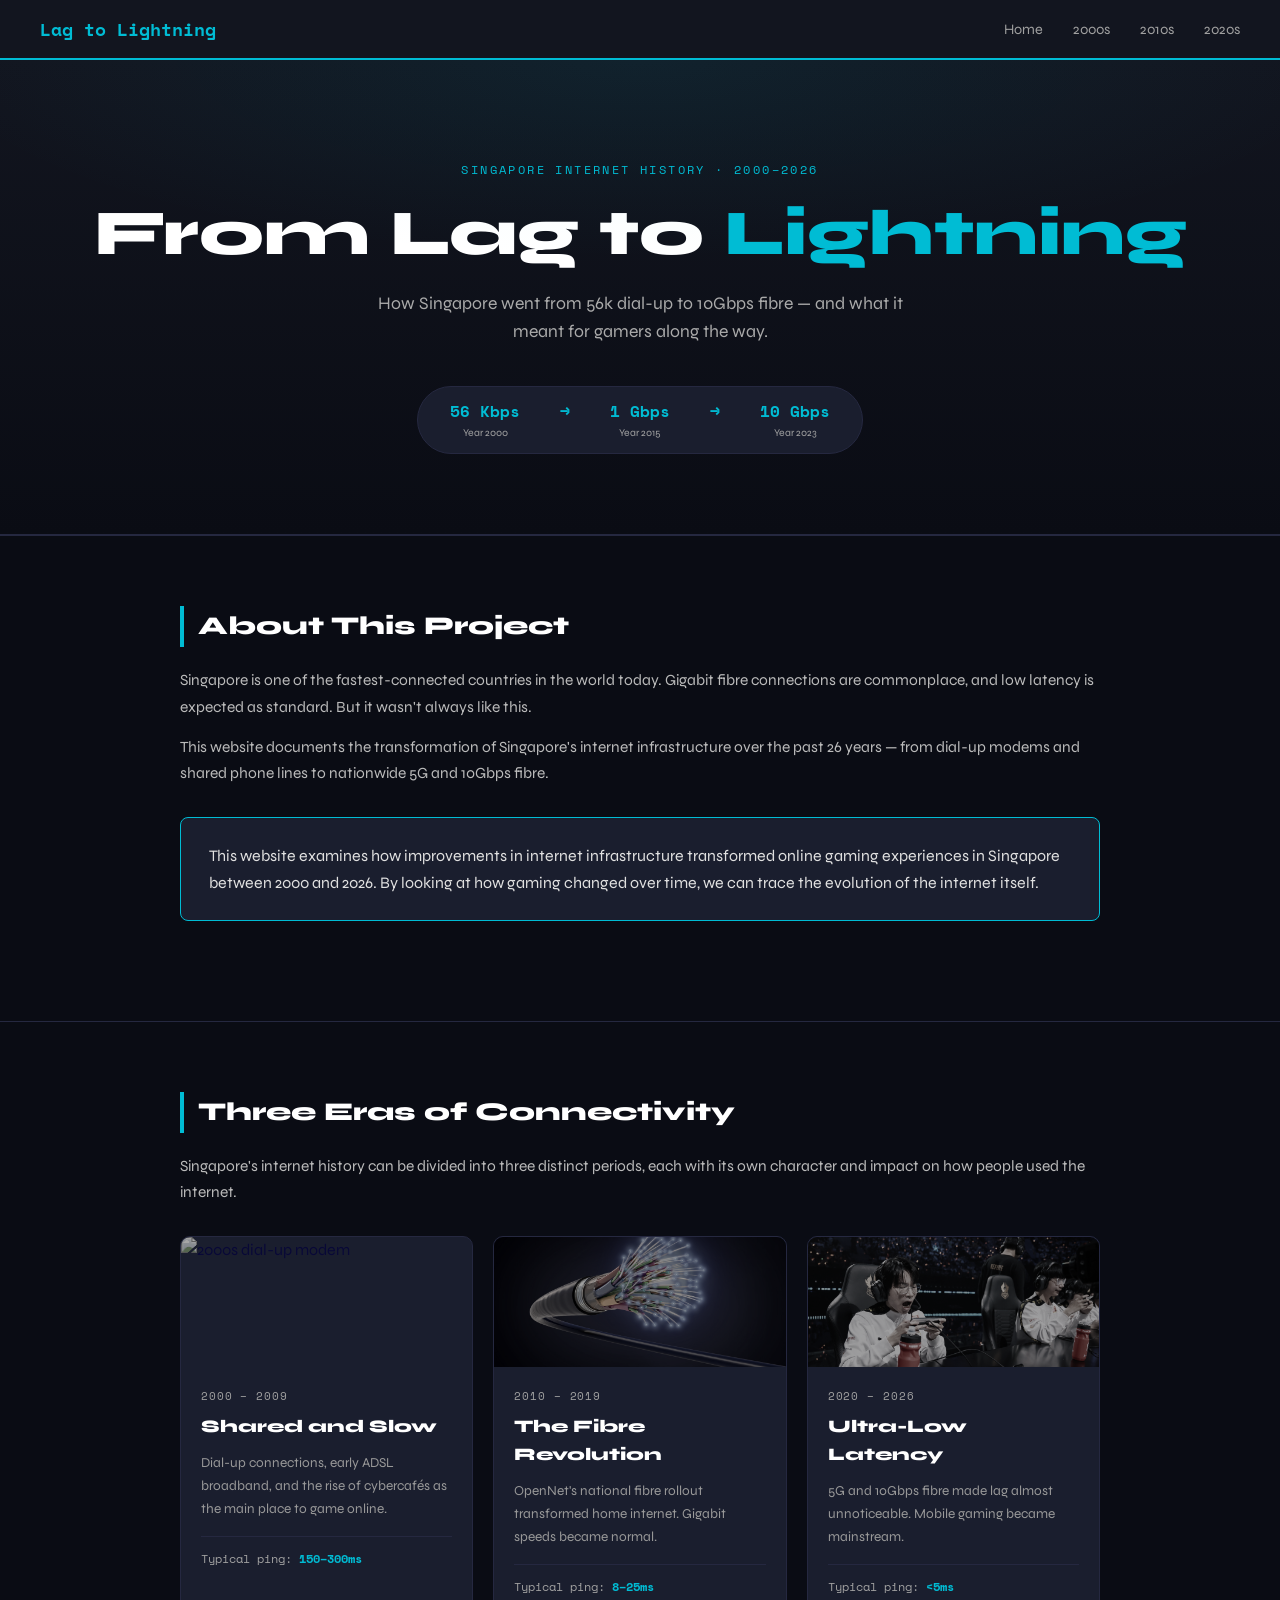
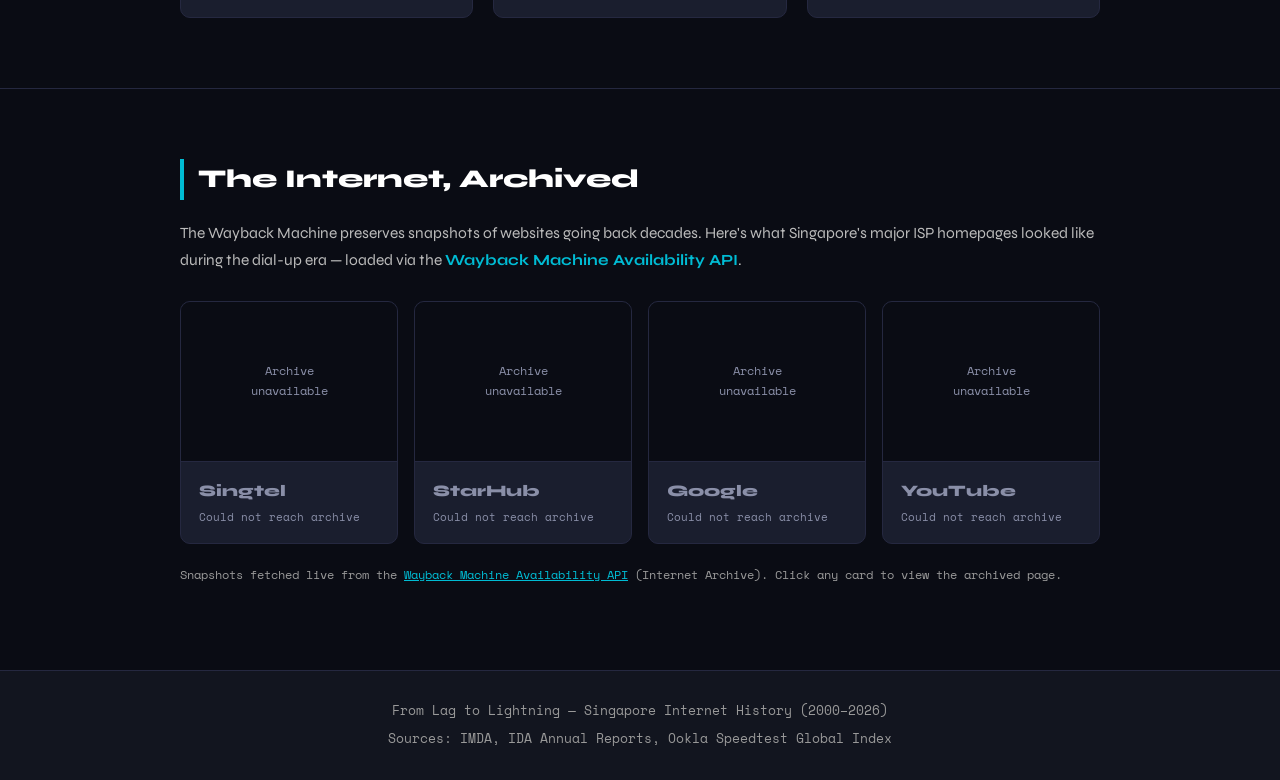
==== index.html @ 8155814d "Fix accessibility issues and add Wayback Machine iframe previews" ====
<!DOCTYPE html>
<html lang="en">
<head>
  <meta charset="UTF-8">
  <meta name="viewport" content="width=device-width, initial-scale=1.0">
  <meta name="description" content="A look at the history of Singapore's internet infrastructure and online gaming from 2000 to 2026.">
  <title>From Lag to Lightning | Singapore Internet History</title>

  <!-- Preconnect makes fonts load faster and reduces layout shift -->
  <link rel="preconnect" href="https://fonts.googleapis.com">
  <link rel="preconnect" href="https://fonts.gstatic.com" crossorigin>
  <link href="https://fonts.googleapis.com/css2?family=Space+Mono:wght@400;700&family=Syne:wght@400;700;800&display=swap" rel="stylesheet">

  <style>
    /* The homepage has its own inline styles because it doesn't use style.css */

    :root {
      --bg:       #0a0c14; --surface:  #12151f; --surface2: #1a1e2e; --border:   #252840;
      --accent:   #00bcd4; --accent2:  #ff6b35; --text:     #e0e0e0; --muted:    #a0a0a0;
    }

    * { margin: 0; padding: 0; box-sizing: border-box; }

    body {
      font-family: 'Syne', sans-serif;
      background: var(--bg);
      color: var(--text);
      line-height: 1.6;
    }

    /* Nav */
    nav {
      background: var(--surface);
      padding: 15px 40px;
      display: flex;
      justify-content: space-between;
      align-items: center;
      border-bottom: 2px solid var(--accent);
      position: sticky;
      top: 0;
      z-index: 100;
    }
    nav .logo { font-family: 'Space Mono', monospace; color: var(--accent); font-size: 1.1rem; font-weight: 800; }
    nav ul { list-style: none; display: flex; gap: 30px; }
    nav a { color: var(--muted); text-decoration: none; font-size: 0.9rem; transition: color 0.2s; }
    nav a:hover { color: var(--accent); }

    /* Hero banner */
    #hero {
      text-align: center;
      padding: 100px 40px 80px;
      background: linear-gradient(180deg, var(--surface), var(--bg));
      border-bottom: 1px solid var(--border);
      position: relative;
      overflow: hidden;
    }
    #hero::before {
      content: '';
      position: absolute;
      inset: 0;
      background: radial-gradient(ellipse 80% 60% at 50% 0%, rgba(0, 188, 212, 0.08), transparent 70%);
      pointer-events: none;
    }
    .hero-label {
      font-size: 0.75rem;
      color: var(--accent);
      letter-spacing: 0.2em;
      text-transform: uppercase;
      font-family: 'Space Mono', monospace;
      margin-bottom: 20px;
      display: block;
    }
    #hero h1 { font-size: 4rem; font-weight: 800; color: #fff; margin-bottom: 20px; line-height: 1.1; }
    #hero h1 span { color: var(--accent); }
    #hero p { font-size: 1.1rem; color: #aaa; max-width: 560px; margin: 0 auto 40px; }

    /* Speed counter bar in the hero */
    .speed-bar {
      display: inline-flex;
      gap: 40px;
      background: var(--surface2);
      border: 1px solid var(--border);
      border-radius: 50px;
      padding: 12px 32px;
    }
    .speed-item { text-align: center; }
    .speed-val { font-size: 1rem; font-weight: 800; color: var(--accent); font-family: 'Space Mono', monospace; }
    .speed-lbl { font-size: 0.65rem; color: var(--muted); }

    /* General section styles */
    hr { border: none; border-top: 1px solid var(--border); }
    section { padding: 70px 40px; max-width: 1000px; margin: 0 auto; }
    section h2 { font-size: 1.6rem; font-weight: 800; margin-bottom: 20px; color: #fff; border-left: 4px solid var(--accent); padding-left: 14px; }
    section p { color: #bbb; margin-bottom: 14px; font-size: 0.97rem; line-height: 1.7; }

    /* Highlighted thesis box */
    .thesis-box {
      background: var(--surface2);
      border: 1px solid var(--accent);
      border-radius: 8px;
      padding: 24px 28px;
      margin: 30px 0;
    }
    .thesis-box p { color: var(--text); font-size: 1rem; margin: 0; }

    /* Three era cards */
    .era-cards {
      display: grid;
      grid-template-columns: repeat(3, 1fr);
      gap: 20px;
      margin-top: 30px;
    }
    .era-card {
      background: var(--surface2);
      border: 1px solid var(--border);
      border-radius: 10px;
      text-decoration: none;
      display: block;
      overflow: hidden;
      transition: border-color 0.25s, transform 0.25s, box-shadow 0.25s;
    }
    .era-card:hover {
      border-color: var(--accent);
      transform: translateY(-4px);
      box-shadow: 0 12px 30px rgba(0, 188, 212, 0.15);
    }
    .era-card-image {
      width: 100%;
      height: 130px;
      object-fit: cover;
      display: block;
      filter: saturate(0.3) brightness(0.65);
      transition: filter 0.3s;
    }
    .era-card:hover .era-card-image { filter: saturate(0.7) brightness(0.8); }
    .era-card-body { padding: 20px; }
    .era-label { font-size: 0.7rem; color: var(--muted); margin-bottom: 8px; text-transform: uppercase; letter-spacing: 0.08em; font-family: 'Space Mono', monospace; display: block; }
    .era-card h3 { font-size: 1.1rem; font-weight: 800; color: #fff; margin-bottom: 10px; }
    .era-card p { font-size: 0.85rem; color: #999; margin: 0 0 16px; }
    .ping-info { font-size: 0.78rem; color: var(--muted); border-top: 1px solid var(--border); padding-top: 12px; font-family: 'Space Mono', monospace; }
    .ping-info span { color: var(--accent); font-weight: 700; }

    /* Wayback Machine cards */
    .wayback-grid {
      display: grid;
      grid-template-columns: repeat(4, 1fr);
      gap: 16px;
      margin: 28px 0 20px;
    }
    .wayback-card {
      background: var(--surface2);
      border: 1px solid var(--border);
      border-radius: 10px;
      overflow: hidden;
      display: flex;
      flex-direction: column;
      transition: border-color 0.2s, transform 0.2s, box-shadow 0.2s;
    }
    .wayback-card.loading {
      min-height: 200px;
      align-items: center;
      justify-content: center;
      gap: 8px;
      padding: 22px 18px;
    }
    .wayback-card.found { border-color: rgba(0, 188, 212, 0.4); }
    .wayback-card.found:hover { border-color: var(--accent); transform: translateY(-3px); box-shadow: 0 10px 28px rgba(0, 188, 212, 0.15); }
    /* not-found: use explicit subdued colours instead of opacity so contrast ratios are preserved */
    .wayback-card.not-found { border-color: var(--border); }
    .wayback-card.not-found .wb-site { color: #8a8fa8; }
    .wayback-card.not-found .wb-url  { color: #8a8fa8; }
    .wayback-card.not-found .wb-miss { color: #8a8fa8; }

    /* iframe preview area — sits at the top of each found card */
    .wb-preview {
      position: relative;
      width: 100%;
      height: 160px;
      background: #fff;
      overflow: hidden;
      border-bottom: 1px solid var(--border);
      flex-shrink: 0;
    }
    /* Scale the iframe down so the full page fits in the small preview window.
       The iframe is 4x the container size, then scaled back by 0.25. */
    .wb-preview iframe {
      width: 400%;
      height: 400%;
      transform: scale(0.25);
      transform-origin: top left;
      border: none;
      /* pointer-events off so clicks pass through to the card link below */
      pointer-events: none;
    }
    /* Thin overlay to block any stray pointer events from the iframe */
    .wb-preview-overlay {
      position: absolute;
      inset: 0;
    }
    /* No-snapshot placeholder zone — same height as the iframe preview */
    .wb-no-preview {
      height: 160px;
      background: var(--bg);
      border-bottom: 1px solid var(--border);
      display: flex;
      align-items: center;
      justify-content: center;
      flex-shrink: 0;
    }
    .wb-no-preview-text {
      font-family: 'Space Mono', monospace;
      font-size: 0.72rem;
      color: #8a8fa8;
      text-align: center;
      line-height: 1.8;
    }

    /* Card info section below the preview */
    .wb-info {
      padding: 16px 18px 18px;
      display: flex;
      flex-direction: column;
      gap: 4px;
      flex: 1;
    }

    /* Loading spinner */
    .wb-spinner {
      width: 24px;
      height: 24px;
      border: 2px solid var(--border);
      border-top-color: var(--accent);
      border-radius: 50%;
      animation: spin 0.8s linear infinite;
    }
    @keyframes spin { to { transform: rotate(360deg); } }

    .wb-era-badge { font-family: 'Space Mono', monospace; font-size: 0.7rem; color: var(--bg); background: var(--accent); border-radius: 4px; padding: 2px 8px; width: fit-content; font-weight: 700; margin-bottom: 4px; }
    .wb-site { font-size: 1rem; font-weight: 800; color: #fff; }
    .wb-url { font-family: 'Space Mono', monospace; font-size: 0.7rem; color: var(--muted); }
    .wb-date { font-size: 0.75rem; color: #888; }
    .wb-status { font-family: 'Space Mono', monospace; font-size: 0.7rem; color: var(--muted); }
    .wb-miss { color: #999; }
    .wb-link {
      display: inline-block;
      margin-top: 10px;
      padding: 8px 12px;
      background: rgba(0, 188, 212, 0.1);
      border: 1px solid rgba(0, 188, 212, 0.35);
      border-radius: 6px;
      color: var(--accent);
      font-family: 'Space Mono', monospace;
      font-size: 0.7rem;
      text-decoration: none;
      transition: background 0.2s;
    }
    .wb-link:hover { background: rgba(0, 188, 212, 0.2); }
    .wayback-note { font-size: 0.78rem; color: #999; font-family: 'Space Mono', monospace; }
    .wayback-note a { color: var(--accent); }
    /* Accent-coloured inline text */
    .accent-text { color: var(--accent); }

    footer {
      background: var(--surface);
      border-top: 1px solid var(--border);
      text-align: center;
      padding: 30px 40px;
      font-family: 'Space Mono', monospace;
      font-size: 0.8rem;
      color: #999;
    }
    .footer-sources { margin-top: 8px; }

    @media (max-width: 768px) {
      .era-cards { grid-template-columns: 1fr; }
      .wayback-grid { grid-template-columns: repeat(2, 1fr); }
      #hero h1 { font-size: 2.5rem; }
      .speed-bar { gap: 20px; }
    }
  </style>
</head>

<body>


  <nav aria-label="Main navigation">
    <div class="logo">Lag to Lightning</div>
    <ul>
      <li><a href="index.html">Home</a></li>
      <li><a href="2000s.html">2000s</a></li>
      <li><a href="2010s.html">2010s</a></li>
      <li><a href="2020s.html">2020s</a></li>
    </ul>
  </nav>

  <main id="main-content">

    <!-- Hero banner -->
    <div id="hero">
      <span class="hero-label">Singapore Internet History · 2000–2026</span>
      <h1>From Lag to <span>Lightning</span></h1>
      <p>How Singapore went from 56k dial-up to 10Gbps fibre — and what it meant for gamers along the way.</p>
      <div class="speed-bar">
        <div class="speed-item">
          <div class="speed-val">56 Kbps</div>
          <div class="speed-lbl">Year 2000</div>
        </div>
        <div class="speed-item">
          <div class="speed-val">→</div>
          <div class="speed-lbl"></div>
        </div>
        <div class="speed-item">
          <div class="speed-val">1 Gbps</div>
          <div class="speed-lbl">Year 2015</div>
        </div>
        <div class="speed-item">
          <div class="speed-val">→</div>
          <div class="speed-lbl"></div>
        </div>
        <div class="speed-item">
          <div class="speed-val">10 Gbps</div>
          <div class="speed-lbl">Year 2023</div>
        </div>
      </div>
    </div>

    <hr>

    <!-- About section -->
    <section>
      <h2>About This Project</h2>
      <p>Singapore is one of the fastest-connected countries in the world today. Gigabit fibre connections are commonplace, and low latency is expected as standard. But it wasn't always like this.</p>
      <p>This website documents the transformation of Singapore's internet infrastructure over the past 26 years — from dial-up modems and shared phone lines to nationwide 5G and 10Gbps fibre.</p>
      <div class="thesis-box">
        <p>This website examines how improvements in internet infrastructure transformed online gaming experiences in Singapore between 2000 and 2026. By looking at how gaming changed over time, we can trace the evolution of the internet itself.</p>
      </div>
    </section>

    <hr>

    <!-- Era cards -->
    <section>
      <h2>Three Eras of Connectivity</h2>
      <p>Singapore's internet history can be divided into three distinct periods, each with its own character and impact on how people used the internet.</p>

      <div class="era-cards">
        <a href="2000s.html" class="era-card">
          <img class="era-card-image" src="images/modem.png" alt="2000s dial-up modem">
          <div class="era-card-body">
            <span class="era-label">2000 – 2009</span>
            <h3>Shared and Slow</h3>
            <p>Dial-up connections, early ADSL broadband, and the rise of cybercafés as the main place to game online.</p>
            <div class="ping-info">Typical ping: <span>150–300ms</span></div>
          </div>
        </a>

        <a href="2010s.html" class="era-card">
          <img class="era-card-image" src="images/fibre-optic.jpg" alt="Fibre optic cable">
          <div class="era-card-body">
            <span class="era-label">2010 – 2019</span>
            <h3>The Fibre Revolution</h3>
            <p>OpenNet's national fibre rollout transformed home internet. Gigabit speeds became normal.</p>
            <div class="ping-info">Typical ping: <span>8–25ms</span></div>
          </div>
        </a>

        <a href="2020s.html" class="era-card">
          <img class="era-card-image" src="images/mobile-gaming.jpg" alt="5G mobile gaming">
          <div class="era-card-body">
            <span class="era-label">2020 – 2026</span>
            <h3>Ultra-Low Latency</h3>
            <p>5G and 10Gbps fibre made lag almost unnoticeable. Mobile gaming became mainstream.</p>
            <div class="ping-info">Typical ping: <span>&lt;5ms</span></div>
          </div>
        </a>
      </div>
    </section>

    <hr>

    <!-- Wayback Machine section -->
    <section>
      <h2>The Internet, Archived</h2>
      <p>The Wayback Machine preserves snapshots of websites going back decades. Here's what Singapore's major ISP homepages looked like during the dial-up era — loaded via the <strong class="accent-text">Wayback Machine Availability API</strong>.</p>

      <div class="wayback-grid" id="wayback-grid">
        <div class="wayback-card loading" id="wb-singtel">
          <div class="wb-spinner"></div>
          <div class="wb-site">singtel.com</div>
          <div class="wb-status">Checking archive…</div>
        </div>
        <div class="wayback-card loading" id="wb-starhub">
          <div class="wb-spinner"></div>
          <div class="wb-site">starhub.com</div>
          <div class="wb-status">Checking archive…</div>
        </div>
        <div class="wayback-card loading" id="wb-google">
          <div class="wb-spinner"></div>
          <div class="wb-site">google.com</div>
          <div class="wb-status">Checking archive…</div>
        </div>
        <div class="wayback-card loading" id="wb-youtube">
          <div class="wb-spinner"></div>
          <div class="wb-site">youtube.com</div>
          <div class="wb-status">Checking archive…</div>
        </div>
      </div>

      <p class="wayback-note">
        Snapshots fetched live from the
        <a href="https://archive.org/help/wayback_api.php" target="_blank" rel="noopener">Wayback Machine Availability API</a>
        (Internet Archive). Click any card to view the archived page.
      </p>
    </section>

  </main>

  <footer>
    <p>From Lag to Lightning — Singapore Internet History (2000–2026)</p>
    <p class="footer-sources">Sources: IMDA, IDA Annual Reports, Ookla Speedtest Global Index</p>
  </footer>

  <script>
  // Wayback Machine Availability API
  // Docs: https://archive.org/help/wayback_api.php
  // I give each site a timestamp (YYYYMMDDHHmmss) and the API finds the closest snapshot

  var SITES = [
    { id: 'wb-singtel', url: 'www.singtel.com',  label: 'Singtel',  timestamp: '19961001120000' },
    { id: 'wb-starhub', url: 'www.starhub.com',  label: 'StarHub',  timestamp: '20010201120000' },
    { id: 'wb-google',  url: 'www.google.com',   label: 'Google',   timestamp: '19990221120000' },
    { id: 'wb-youtube', url: 'www.youtube.com',  label: 'YouTube',  timestamp: '20050831120000' }
  ];

  // Loop through each site and fetch its archived snapshot
  for (var i = 0; i < SITES.length; i++) {
    fetchSnapshot(SITES[i]);
  }

  function fetchSnapshot(site) {
    var apiUrl = 'https://archive.org/wayback/available?url=' + site.url + '&timestamp=' + site.timestamp;

    fetch(apiUrl)
      .then(function(response) {
        return response.json();
      })
      .then(function(data) {
        var card = document.getElementById(site.id);
        card.classList.remove('loading');

        var snapshot = data.archived_snapshots && data.archived_snapshots.closest;

        if (snapshot && snapshot.available) {
          // Format the date from YYYYMMDDHHmmss to DD / MM / YYYY
          var ts   = snapshot.timestamp;
          var year = ts.slice(0, 4);
          var date = ts.slice(6, 8) + ' / ' + ts.slice(4, 6) + ' / ' + year;

          // The 'if_' flag tells the Wayback Machine to skip its own toolbar,
          // giving a cleaner preview inside the iframe
          var iframeUrl = 'https://web.archive.org/web/' + ts + 'if_/' + site.url;

          card.classList.add('found');
          card.innerHTML =
            // Archived page preview at the top of the card
            '<div class="wb-preview">' +
              '<iframe src="' + iframeUrl + '" ' +
                      'title="Archived ' + site.label + ' homepage from ' + year + '" ' +
                      'loading="lazy" ' +
                      'sandbox="allow-scripts allow-same-origin">' +
              '</iframe>' +
              // Transparent overlay stops the iframe capturing pointer events
              '<div class="wb-preview-overlay" aria-hidden="true"></div>' +
            '</div>' +
            // Site name and snapshot date below the preview
            '<div class="wb-info">' +
              '<div class="wb-era-badge">' + year + '</div>' +
              '<div class="wb-site">'      + site.label + '</div>' +
              '<div class="wb-date">Snapshot: ' + date + '</div>' +
              '<a class="wb-link" href="' + snapshot.url + '" target="_blank" rel="noopener" ' +
                 'aria-label="View ' + site.label + ' archived page from ' + year + '">' +
                'View archived page →' +
              '</a>' +
            '</div>';
        } else {
          card.classList.add('not-found');
          card.innerHTML =
            '<div class="wb-no-preview">' +
              '<div class="wb-no-preview-text">No snapshot<br>found for<br>this period</div>' +
            '</div>' +
            '<div class="wb-info">' +
              '<div class="wb-site">' + site.label + '</div>' +
              '<div class="wb-url">'  + site.url   + '</div>' +
              '<div class="wb-status wb-miss">No archived page available</div>' +
            '</div>';
        }
      })
      .catch(function() {
        var card = document.getElementById(site.id);
        card.classList.remove('loading');
        card.classList.add('not-found');
        card.innerHTML =
          '<div class="wb-no-preview">' +
            '<div class="wb-no-preview-text">Archive<br>unavailable</div>' +
          '</div>' +
          '<div class="wb-info">' +
            '<div class="wb-site">' + site.label + '</div>' +
            '<div class="wb-status wb-miss">Could not reach archive</div>' +
          '</div>';
      });
  }
  </script>

</body>
</html>
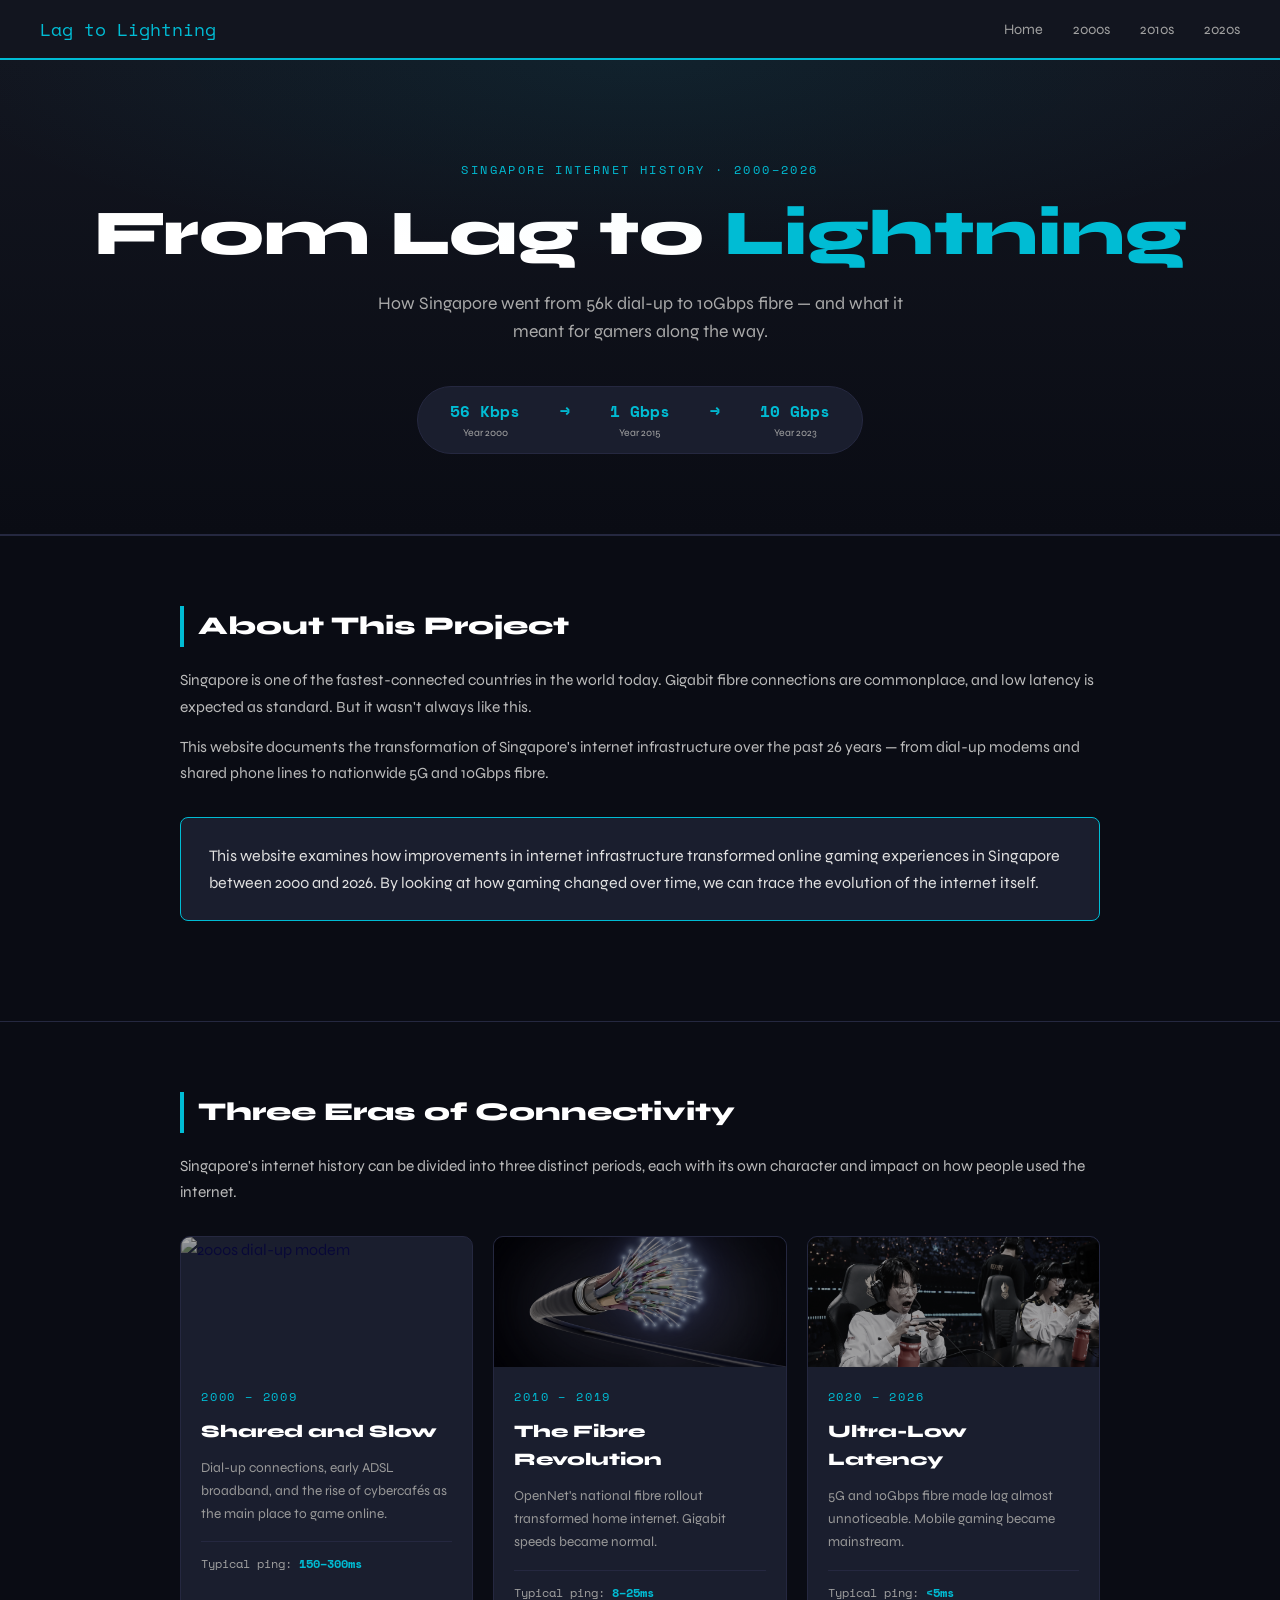
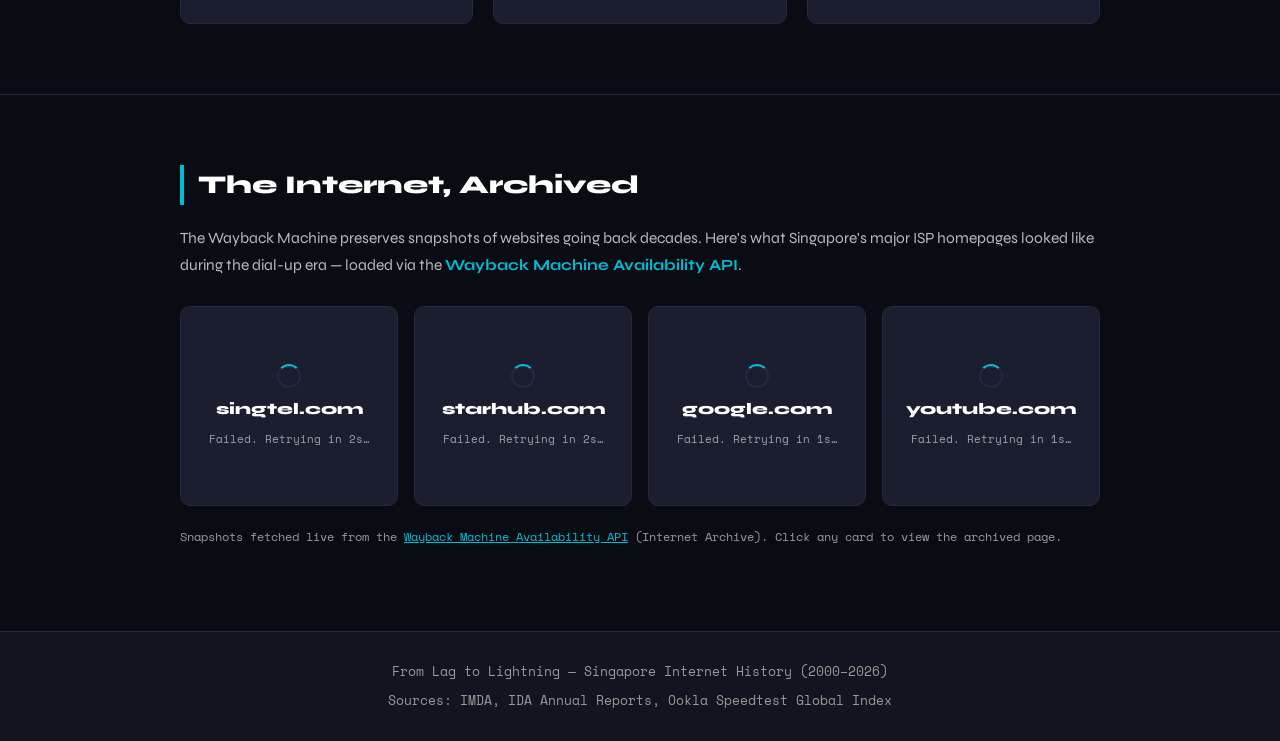
==== commit 514820c3: "updated website" ====
--- a/index.html
+++ b/index.html
@@ -11,278 +11,12 @@
   <link rel="preconnect" href="https://fonts.gstatic.com" crossorigin>
   <link href="https://fonts.googleapis.com/css2?family=Space+Mono:wght@400;700&family=Syne:wght@400;700;800&display=swap" rel="stylesheet">
 
-  <style>
-    /* The homepage has its own inline styles because it doesn't use style.css */
-
-    :root {
-      --bg:       #0a0c14; --surface:  #12151f; --surface2: #1a1e2e; --border:   #252840;
-      --accent:   #00bcd4; --accent2:  #ff6b35; --text:     #e0e0e0; --muted:    #a0a0a0;
-    }
-
-    * { margin: 0; padding: 0; box-sizing: border-box; }
-
-    body {
-      font-family: 'Syne', sans-serif;
-      background: var(--bg);
-      color: var(--text);
-      line-height: 1.6;
-    }
-
-    /* Nav */
-    nav {
-      background: var(--surface);
-      padding: 15px 40px;
-      display: flex;
-      justify-content: space-between;
-      align-items: center;
-      border-bottom: 2px solid var(--accent);
-      position: sticky;
-      top: 0;
-      z-index: 100;
-    }
-    nav .logo { font-family: 'Space Mono', monospace; color: var(--accent); font-size: 1.1rem; font-weight: 800; }
-    nav ul { list-style: none; display: flex; gap: 30px; }
-    nav a { color: var(--muted); text-decoration: none; font-size: 0.9rem; transition: color 0.2s; }
-    nav a:hover { color: var(--accent); }
-
-    /* Hero banner */
-    #hero {
-      text-align: center;
-      padding: 100px 40px 80px;
-      background: linear-gradient(180deg, var(--surface), var(--bg));
-      border-bottom: 1px solid var(--border);
-      position: relative;
-      overflow: hidden;
-    }
-    #hero::before {
-      content: '';
-      position: absolute;
-      inset: 0;
-      background: radial-gradient(ellipse 80% 60% at 50% 0%, rgba(0, 188, 212, 0.08), transparent 70%);
-      pointer-events: none;
-    }
-    .hero-label {
-      font-size: 0.75rem;
-      color: var(--accent);
-      letter-spacing: 0.2em;
-      text-transform: uppercase;
-      font-family: 'Space Mono', monospace;
-      margin-bottom: 20px;
-      display: block;
-    }
-    #hero h1 { font-size: 4rem; font-weight: 800; color: #fff; margin-bottom: 20px; line-height: 1.1; }
-    #hero h1 span { color: var(--accent); }
-    #hero p { font-size: 1.1rem; color: #aaa; max-width: 560px; margin: 0 auto 40px; }
-
-    /* Speed counter bar in the hero */
-    .speed-bar {
-      display: inline-flex;
-      gap: 40px;
-      background: var(--surface2);
-      border: 1px solid var(--border);
-      border-radius: 50px;
-      padding: 12px 32px;
-    }
-    .speed-item { text-align: center; }
-    .speed-val { font-size: 1rem; font-weight: 800; color: var(--accent); font-family: 'Space Mono', monospace; }
-    .speed-lbl { font-size: 0.65rem; color: var(--muted); }
-
-    /* General section styles */
-    hr { border: none; border-top: 1px solid var(--border); }
-    section { padding: 70px 40px; max-width: 1000px; margin: 0 auto; }
-    section h2 { font-size: 1.6rem; font-weight: 800; margin-bottom: 20px; color: #fff; border-left: 4px solid var(--accent); padding-left: 14px; }
-    section p { color: #bbb; margin-bottom: 14px; font-size: 0.97rem; line-height: 1.7; }
-
-    /* Highlighted thesis box */
-    .thesis-box {
-      background: var(--surface2);
-      border: 1px solid var(--accent);
-      border-radius: 8px;
-      padding: 24px 28px;
-      margin: 30px 0;
-    }
-    .thesis-box p { color: var(--text); font-size: 1rem; margin: 0; }
-
-    /* Three era cards */
-    .era-cards {
-      display: grid;
-      grid-template-columns: repeat(3, 1fr);
-      gap: 20px;
-      margin-top: 30px;
-    }
-    .era-card {
-      background: var(--surface2);
-      border: 1px solid var(--border);
-      border-radius: 10px;
-      text-decoration: none;
-      display: block;
-      overflow: hidden;
-      transition: border-color 0.25s, transform 0.25s, box-shadow 0.25s;
-    }
-    .era-card:hover {
-      border-color: var(--accent);
-      transform: translateY(-4px);
-      box-shadow: 0 12px 30px rgba(0, 188, 212, 0.15);
-    }
-    .era-card-image {
-      width: 100%;
-      height: 130px;
-      object-fit: cover;
-      display: block;
-      filter: saturate(0.3) brightness(0.65);
-      transition: filter 0.3s;
-    }
-    .era-card:hover .era-card-image { filter: saturate(0.7) brightness(0.8); }
-    .era-card-body { padding: 20px; }
-    .era-label { font-size: 0.7rem; color: var(--muted); margin-bottom: 8px; text-transform: uppercase; letter-spacing: 0.08em; font-family: 'Space Mono', monospace; display: block; }
-    .era-card h3 { font-size: 1.1rem; font-weight: 800; color: #fff; margin-bottom: 10px; }
-    .era-card p { font-size: 0.85rem; color: #999; margin: 0 0 16px; }
-    .ping-info { font-size: 0.78rem; color: var(--muted); border-top: 1px solid var(--border); padding-top: 12px; font-family: 'Space Mono', monospace; }
-    .ping-info span { color: var(--accent); font-weight: 700; }
-
-    /* Wayback Machine cards */
-    .wayback-grid {
-      display: grid;
-      grid-template-columns: repeat(4, 1fr);
-      gap: 16px;
-      margin: 28px 0 20px;
-    }
-    .wayback-card {
-      background: var(--surface2);
-      border: 1px solid var(--border);
-      border-radius: 10px;
-      overflow: hidden;
-      display: flex;
-      flex-direction: column;
-      transition: border-color 0.2s, transform 0.2s, box-shadow 0.2s;
-    }
-    .wayback-card.loading {
-      min-height: 200px;
-      align-items: center;
-      justify-content: center;
-      gap: 8px;
-      padding: 22px 18px;
-    }
-    .wayback-card.found { border-color: rgba(0, 188, 212, 0.4); }
-    .wayback-card.found:hover { border-color: var(--accent); transform: translateY(-3px); box-shadow: 0 10px 28px rgba(0, 188, 212, 0.15); }
-    /* not-found: use explicit subdued colours instead of opacity so contrast ratios are preserved */
-    .wayback-card.not-found { border-color: var(--border); }
-    .wayback-card.not-found .wb-site { color: #8a8fa8; }
-    .wayback-card.not-found .wb-url  { color: #8a8fa8; }
-    .wayback-card.not-found .wb-miss { color: #8a8fa8; }
-
-    /* iframe preview area — sits at the top of each found card */
-    .wb-preview {
-      position: relative;
-      width: 100%;
-      height: 160px;
-      background: #fff;
-      overflow: hidden;
-      border-bottom: 1px solid var(--border);
-      flex-shrink: 0;
-    }
-    /* Scale the iframe down so the full page fits in the small preview window.
-       The iframe is 4x the container size, then scaled back by 0.25. */
-    .wb-preview iframe {
-      width: 400%;
-      height: 400%;
-      transform: scale(0.25);
-      transform-origin: top left;
-      border: none;
-      /* pointer-events off so clicks pass through to the card link below */
-      pointer-events: none;
-    }
-    /* Thin overlay to block any stray pointer events from the iframe */
-    .wb-preview-overlay {
-      position: absolute;
-      inset: 0;
-    }
-    /* No-snapshot placeholder zone — same height as the iframe preview */
-    .wb-no-preview {
-      height: 160px;
-      background: var(--bg);
-      border-bottom: 1px solid var(--border);
-      display: flex;
-      align-items: center;
-      justify-content: center;
-      flex-shrink: 0;
-    }
-    .wb-no-preview-text {
-      font-family: 'Space Mono', monospace;
-      font-size: 0.72rem;
-      color: #8a8fa8;
-      text-align: center;
-      line-height: 1.8;
-    }
-
-    /* Card info section below the preview */
-    .wb-info {
-      padding: 16px 18px 18px;
-      display: flex;
-      flex-direction: column;
-      gap: 4px;
-      flex: 1;
-    }
-
-    /* Loading spinner */
-    .wb-spinner {
-      width: 24px;
-      height: 24px;
-      border: 2px solid var(--border);
-      border-top-color: var(--accent);
-      border-radius: 50%;
-      animation: spin 0.8s linear infinite;
-    }
-    @keyframes spin { to { transform: rotate(360deg); } }
-
-    .wb-era-badge { font-family: 'Space Mono', monospace; font-size: 0.7rem; color: var(--bg); background: var(--accent); border-radius: 4px; padding: 2px 8px; width: fit-content; font-weight: 700; margin-bottom: 4px; }
-    .wb-site { font-size: 1rem; font-weight: 800; color: #fff; }
-    .wb-url { font-family: 'Space Mono', monospace; font-size: 0.7rem; color: var(--muted); }
-    .wb-date { font-size: 0.75rem; color: #888; }
-    .wb-status { font-family: 'Space Mono', monospace; font-size: 0.7rem; color: var(--muted); }
-    .wb-miss { color: #999; }
-    .wb-link {
-      display: inline-block;
-      margin-top: 10px;
-      padding: 8px 12px;
-      background: rgba(0, 188, 212, 0.1);
-      border: 1px solid rgba(0, 188, 212, 0.35);
-      border-radius: 6px;
-      color: var(--accent);
-      font-family: 'Space Mono', monospace;
-      font-size: 0.7rem;
-      text-decoration: none;
-      transition: background 0.2s;
-    }
-    .wb-link:hover { background: rgba(0, 188, 212, 0.2); }
-    .wayback-note { font-size: 0.78rem; color: #999; font-family: 'Space Mono', monospace; }
-    .wayback-note a { color: var(--accent); }
-    /* Accent-coloured inline text */
-    .accent-text { color: var(--accent); }
-
-    footer {
-      background: var(--surface);
-      border-top: 1px solid var(--border);
-      text-align: center;
-      padding: 30px 40px;
-      font-family: 'Space Mono', monospace;
-      font-size: 0.8rem;
-      color: #999;
-    }
-    .footer-sources { margin-top: 8px; }
-
-    @media (max-width: 768px) {
-      .era-cards { grid-template-columns: 1fr; }
-      .wayback-grid { grid-template-columns: repeat(2, 1fr); }
-      #hero h1 { font-size: 2.5rem; }
-      .speed-bar { gap: 20px; }
-    }
-  </style>
+  <link rel="stylesheet" href="style.css">
 </head>
 
 <body>
 
-
+<!-- Navigation -->
   <nav aria-label="Main navigation">
     <div class="logo">Lag to Lightning</div>
     <ul>
@@ -405,7 +139,7 @@
           <div class="wb-status">Checking archive…</div>
         </div>
       </div>
-
+      <!-- Wayback API -->
       <p class="wayback-note">
         Snapshots fetched live from the
         <a href="https://archive.org/help/wayback_api.php" target="_blank" rel="noopener">Wayback Machine Availability API</a>
@@ -423,7 +157,7 @@
   <script>
   // Wayback Machine Availability API
   // Docs: https://archive.org/help/wayback_api.php
-  // I give each site a timestamp (YYYYMMDDHHmmss) and the API finds the closest snapshot
+  // I have chosen each site with a timestamp (YYYYMMDDHHmmss) and the API finds the closest snapshot
 
   var SITES = [
     { id: 'wb-singtel', url: 'www.singtel.com',  label: 'Singtel',  timestamp: '19961001120000' },
@@ -432,47 +166,59 @@
     { id: 'wb-youtube', url: 'www.youtube.com',  label: 'YouTube',  timestamp: '20050831120000' }
   ];
 
-  // Loop through each site and fetch its archived snapshot
+  // Stagger requests 600ms apart — firing all 4 at once triggers rate limiting on archive.org
   for (var i = 0; i < SITES.length; i++) {
-    fetchSnapshot(SITES[i]);
+    (function(site, delay) {
+      setTimeout(function() { fetchWithRetry(site, 0); }, delay);
+    })(SITES[i], i * 600);
   }
 
-  function fetchSnapshot(site) {
-    var apiUrl = 'https://archive.org/wayback/available?url=' + site.url + '&timestamp=' + site.timestamp;
-
-    fetch(apiUrl)
+  // Retry up to 3 times with exponential backoff (1s, 2s, 4s) before giving up.
+  function fetchWithRetry(site, attempt) {
+    var MAX_ATTEMPTS = 4;
+    var card = document.getElementById(site.id);
+
+    // Show which attempt we're on after the first try
+    if (attempt > 0) {
+      var statusEl = card.querySelector('.wb-status');
+      if (statusEl) statusEl.textContent = 'Retrying… (attempt ' + (attempt + 1) + ' of ' + MAX_ATTEMPTS + ')';
+    }
+
+    // try the API directly first, fall back to a CORS proxy if it fails
+    var directUrl = 'https://archive.org/wayback/available?url=' + site.url + '&timestamp=' + site.timestamp;
+    var proxyUrl  = 'https://corsproxy.io/?' + encodeURIComponent(directUrl);
+    var apiUrl    = (attempt > 0) ? proxyUrl : directUrl;
+
+    // 8-second timeout — archive.org sometimes hangs indefinitely without one
+    var controller = new AbortController();
+    var timeoutId  = setTimeout(function() { controller.abort(); }, 8000);
+
+    fetch(apiUrl, { signal: controller.signal })
       .then(function(response) {
+        clearTimeout(timeoutId);
+        if (!response.ok) throw new Error('HTTP ' + response.status);
         return response.json();
       })
       .then(function(data) {
-        var card = document.getElementById(site.id);
         card.classList.remove('loading');
-
         var snapshot = data.archived_snapshots && data.archived_snapshots.closest;
 
         if (snapshot && snapshot.available) {
-          // Format the date from YYYYMMDDHHmmss to DD / MM / YYYY
           var ts   = snapshot.timestamp;
           var year = ts.slice(0, 4);
           var date = ts.slice(6, 8) + ' / ' + ts.slice(4, 6) + ' / ' + year;
-
-          // The 'if_' flag tells the Wayback Machine to skip its own toolbar,
-          // giving a cleaner preview inside the iframe
           var iframeUrl = 'https://web.archive.org/web/' + ts + 'if_/' + site.url;
 
           card.classList.add('found');
           card.innerHTML =
-            // Archived page preview at the top of the card
             '<div class="wb-preview">' +
               '<iframe src="' + iframeUrl + '" ' +
                       'title="Archived ' + site.label + ' homepage from ' + year + '" ' +
                       'loading="lazy" ' +
                       'sandbox="allow-scripts allow-same-origin">' +
               '</iframe>' +
-              // Transparent overlay stops the iframe capturing pointer events
               '<div class="wb-preview-overlay" aria-hidden="true"></div>' +
             '</div>' +
-            // Site name and snapshot date below the preview
             '<div class="wb-info">' +
               '<div class="wb-era-badge">' + year + '</div>' +
               '<div class="wb-site">'      + site.label + '</div>' +
@@ -483,32 +229,40 @@
               '</a>' +
             '</div>';
         } else {
-          card.classList.add('not-found');
-          card.innerHTML =
-            '<div class="wb-no-preview">' +
-              '<div class="wb-no-preview-text">No snapshot<br>found for<br>this period</div>' +
-            '</div>' +
-            '<div class="wb-info">' +
-              '<div class="wb-site">' + site.label + '</div>' +
-              '<div class="wb-url">'  + site.url   + '</div>' +
-              '<div class="wb-status wb-miss">No archived page available</div>' +
-            '</div>';
+          // API responded but had no snapshot — no point retrying
+          renderNotFound(card, site, 'No archived page available');
         }
       })
-      .catch(function() {
-        var card = document.getElementById(site.id);
-        card.classList.remove('loading');
-        card.classList.add('not-found');
-        card.innerHTML =
-          '<div class="wb-no-preview">' +
-            '<div class="wb-no-preview-text">Archive<br>unavailable</div>' +
-          '</div>' +
-          '<div class="wb-info">' +
-            '<div class="wb-site">' + site.label + '</div>' +
-            '<div class="wb-status wb-miss">Could not reach archive</div>' +
-          '</div>';
+      .catch(function(err) {
+        clearTimeout(timeoutId);
+        var wasAborted = err && err.name === 'AbortError';
+
+        if (attempt < MAX_ATTEMPTS - 1) {
+          // Wait 1s, 2s, 4s before each retry
+          var backoff = Math.pow(2, attempt) * 1000;
+          var statusEl = card.querySelector('.wb-status');
+          if (statusEl) statusEl.textContent = (wasAborted ? 'Timed out.' : 'Failed.') + ' Retrying in ' + (backoff / 1000) + 's…';
+          setTimeout(function() { fetchWithRetry(site, attempt + 1); }, backoff);
+        } else {
+          // All retries exhausted
+          card.classList.remove('loading');
+          renderNotFound(card, site, wasAborted ? 'Archive timed out' : 'Could not reach archive');
+        }
       });
   }
+  // Render a "not found" message inside the card when no snapshot is available or all retries fail
+  function renderNotFound(card, site, message) {
+    card.classList.add('not-found');
+    card.innerHTML =
+      '<div class="wb-no-preview">' +
+        '<div class="wb-no-preview-text">Archive<br>unavailable</div>' +
+      '</div>' +
+      '<div class="wb-info">' +
+        '<div class="wb-site">' + site.label + '</div>' +
+        '<div class="wb-url">'  + site.url   + '</div>' +
+        '<div class="wb-status wb-miss">' + message + '</div>' +
+      '</div>';
+  }
   </script>
 
 </body>
--- a/style.css
+++ b/style.css
@@ -0,0 +1,598 @@
+/* all the colours in variables so I only have to change them in one place */
+:root {
+  --bg:       #0a0c14;--surface:  #12151f;--surface2: #1a1e2e;--border:   #252840;
+  --accent:   #00bcd4;--accent2:  #ff6b35;--text:     #e0e0e0;--muted:    #a0a0a0;
+}
+* {
+  margin: 0; padding: 0; box-sizing: border-box;
+}
+body {
+  font-family: 'Syne', sans-serif; background: var(--bg); color: var(--text); line-height: 1.6;
+}
+
+/* Global focus ring — ensures keyboard users always see where focus is */
+:focus-visible {
+  outline: 2px solid var(--accent);
+  outline-offset: 3px;
+}
+
+/*Navigation bar */
+nav {
+  background: var(--surface); padding: 15px 40px; display: flex; justify-content: space-between;
+  align-items: center; border-bottom: 2px solid var(--accent); position: sticky; top: 0; z-index: 100;
+}
+nav .logo {
+  font-family: 'Space Mono', monospace; color: var(--accent); font-size: 1.1rem;
+}
+nav ul {
+  list-style: none; display: flex; gap: 30px;
+}
+nav a {
+  color: var(--muted); text-decoration: none; font-size: 0.9rem; transition: color 0.2s;
+}
+nav a:hover,
+nav a.active {
+  color: var(--accent);
+}
+
+/*Page header shown at the top of each era page*/
+.page-header {
+  text-align: center; padding: 80px 40px 60px; background: linear-gradient(180deg, var(--surface), var(--bg));
+  border-bottom: 1px solid var(--border); position: relative; overflow: hidden;
+}
+
+/* Big faded watermark — the text comes from data-era on the element */
+.page-header::before {
+  content: attr(data-era); position: absolute; font-size: 14rem; font-weight: 800; color: rgba(0, 188, 212, 0.04);
+  top: 50%; left: 50%; transform: translate(-50%, -50%); font-family: 'Space Mono', monospace; pointer-events: none;
+}
+.era-label {
+  font-family: 'Space Mono', monospace; font-size: 0.75rem; color: var(--accent); letter-spacing: 0.15em;
+  text-transform: uppercase; margin-bottom: 12px; display: block;
+}
+.page-header h1 {
+  font-size: 3rem; font-weight: 800; color: white; margin-bottom: 16px;
+}
+.page-header p {
+  color: #aaa; max-width: 560px; margin: 0 auto;
+}
+
+/*General section styles used throughout the page*/
+hr {
+  border: none; border-top: 1px solid var(--border);
+}
+section {
+  padding: 60px 40px; max-width: 1000px; margin: 0 auto;
+}
+section h2 {
+  font-size: 1.6rem; font-weight: 800; color: white;
+  border-left: 4px solid var(--accent); padding-left: 14px; margin-bottom: 20px;
+}
+section p {
+  color: #bbb; line-height: 1.7; margin-bottom: 14px;
+}
+
+/*Key stats grid*/
+.stats-grid {
+  display: grid; grid-template-columns: repeat(4, 1fr); gap: 16px; margin-top: 30px;
+}
+.stat-card {
+  background: var(--surface2); border: 1px solid var(--border); border-radius: 8px; padding: 24px 18px;
+  text-align: center; transition: border-color 0.2s, transform 0.2s;
+}
+.stat-card:hover {
+  border-color: var(--accent); transform: translateY(-2px);
+}
+.stat-card .value {
+  font-family: 'Space Mono', monospace; font-size: 1.5rem; font-weight: 800;
+  color: var(--accent); margin-bottom: 8px;
+}
+.stat-card .label {
+  font-size: 0.75rem;
+  color: var(--muted);
+}
+
+/*Timeline section*/
+#timeline-section {
+  background: var(--surface); padding: 60px 0 70px;
+  border-top: 1px solid var(--border); border-bottom: 1px solid var(--border);
+}
+#timeline-section h2 {
+  font-size: 1.6rem; font-weight: 800; color: white;
+  border-left: 4px solid var(--accent); padding-left: 14px; margin: 0 40px 10px;
+}
+.drag-hint {
+  font-family: 'Space Mono', monospace; font-size: 0.72rem;
+  color: var(--muted); margin: 0 40px 32px;
+}
+.drag-hint span {
+  color: var(--accent);
+}
+
+/* Limit the visible width so the cards always overflow and scrolling is needed */
+.timeline-outer {
+  max-width: 800px; margin: 0 auto; padding: 0 40px;
+}
+
+/* Hide the scrollbar and fade the edges so it looks like a picker wheel */
+.timeline-wrapper {
+  overflow-x: auto; cursor: grab; scrollbar-width: none;
+ -webkit-mask-image: linear-gradient(to right, transparent, black 20%, black 75%, transparent);
+  mask-image: linear-gradient(to right, transparent, black 20%, black 75%, transparent);
+}
+.timeline-wrapper::-webkit-scrollbar {
+  display: none;
+}
+.timeline-track {
+  display: flex; align-items: flex-start; position: relative; min-width: max-content; padding: 40px;
+}
+
+/* top = 40px padding + half of the 16px dot = 48px */
+.tl-line {
+  position: absolute; top: 48px; left: 0; right: 0; height: 2px;
+  background: linear-gradient(to right, var(--accent), rgba(0, 188, 212, 0.15)); pointer-events: none;
+}
+.tl-item {
+  display: flex; flex-direction: column; align-items: center; width: 200px; flex-shrink: 0;
+  position: relative; z-index: 1; cursor: pointer; transition: opacity 0.4s;
+}
+.tl-dot {
+  width: 16px; height: 16px; border-radius: 50%; background: var(--bg); border: 2px solid var(--accent);
+  transition: background 0.2s, transform 0.2s, box-shadow 0.2s;
+}
+.tl-stem {
+  width: 2px; height: 22px; background: var(--border);
+  transition: background 0.2s;
+}
+.tl-card {
+  background: var(--surface2); border: 1px solid var(--border); border-radius: 12px; padding: 16px 12px;
+  width: 168px; text-align: center; transition: border-color 0.2s, transform 0.2s, box-shadow 0.2s;
+}
+
+/* Using for better contrast on this background */
+.tl-year {
+  font-family: 'Space Mono', monospace; font-size: 1.5rem; font-weight: 800;
+  color: #5dd8e8; margin-bottom: 8px;
+}
+.tl-event {
+  font-size: 0.82rem; font-weight: 700; color: white; line-height: 1.35; margin-bottom: 10px;
+}
+.tl-hint {
+  font-family: 'Space Mono', monospace; font-size: 0.75rem; color: #5dd8e8;
+}
+
+/* Hover and active states for timeline cards */
+.tl-item:hover .tl-dot,
+.tl-item.active .tl-dot,
+.tl-item:focus .tl-dot {
+  background: var(--accent); transform: scale(1.6); box-shadow: 0 0 14px rgba(0, 188, 212, 0.7);
+}
+.tl-item:hover .tl-stem,
+.tl-item.active .tl-stem,
+.tl-item:focus .tl-stem {
+  background: var(--accent);
+}
+.tl-item:hover .tl-card,
+.tl-item.active .tl-card,
+.tl-item:focus .tl-card {
+  border-color: var(--accent); transform: translateY(-5px); box-shadow: 0 10px 28px rgba(0, 188, 212, 0.18);
+}
+.tl-item:focus {
+  outline: none; /* handled by .tl-card border highlight above */
+}
+
+/*Modal popup */
+.modal-overlay {
+  position: fixed; inset: 0; /* shorthand for top/right/bottom/left: 0 */ background: rgba(0, 0, 0, 0.82);
+  backdrop-filter: blur(8px); z-index: 1000; display: flex; align-items: center; justify-content: center;
+  opacity: 0; pointer-events: none; transition: opacity 0.3s;
+}
+.modal-overlay.visible {
+  opacity: 1; pointer-events: all;
+}
+.modal {
+  background: var(--surface); border: 1px solid var(--accent); border-radius: 16px; width: min(540px, calc(100vw - 40px));
+  position: relative; overflow: hidden; transform: scale(0.92) translateY(16px); transition: transform 0.3s;
+  box-shadow: 0 0 80px rgba(0, 188, 212, 0.18);
+}
+.modal-overlay.visible .modal {
+  transform: scale(1) translateY(0);
+}
+.modal-img-area {
+  width: 100%; max-height: 280px; background: var(--surface2); border-bottom: 1px solid var(--border);
+  display: flex; align-items: center; justify-content: center; overflow: hidden;
+}
+.modal-img-area img {
+  width: 100%; height: auto; max-height: 280px; object-fit: contain; display: block;
+}
+.no-image-text {
+  font-family: 'Space Mono', monospace; font-size: 0.72rem; color: var(--muted); text-align: center; line-height: 2;
+}
+.no-image-text span {
+  color: var(--accent); font-size: 0.7rem;
+}
+.modal-body {
+  padding: 26px 30px 30px;
+}
+.modal-year {
+  font-family: 'Space Mono', monospace; font-size: 2.2rem; font-weight: 800; color: var(--accent);
+   margin-bottom: 4px;
+}
+.modal-event {
+  font-size: 1.2rem; font-weight: 800; color: white; margin-bottom: 12px;
+}
+.modal-desc {
+  font-size: 0.93rem; color: #ccc; line-height: 1.75;
+}
+.modal-close {
+  position: absolute; top: 12px; right: 14px; background: rgba(0, 0, 0, 0.5); border: 1px solid var(--border);
+  color: var(--muted); width: 28px; height: 28px; border-radius: 50%; cursor: pointer; display: flex; align-items: center;
+  justify-content: center; z-index: 2;
+}
+.modal-close:hover {
+  color: white; border-color: white;
+}
+.modal-nav {
+  display: flex; gap: 10px; margin-top: 20px;
+}
+.modal-nav button {
+  flex: 1; padding: 10px; background: var(--surface2); border: 1px solid var(--border); border-radius: 6px;
+  color: var(--text); font-family: 'Space Mono', monospace; font-size: 0.78rem; cursor: pointer; transition: border-color 0.2s, color 0.2s;
+}
+.modal-nav button:hover:not(:disabled) {
+  border-color: var(--accent); color: var(--accent);
+}
+.modal-nav button:disabled {
+  color: #8a8a8a; border-color: #3a3d52; cursor: not-allowed;
+}
+.modal-counter {
+  font-family: 'Space Mono', monospace; font-size: 0.7rem; color: var(--muted); text-align: center; margin-top: 8px;
+}
+
+/*Gaming and Challenges sections*/
+.gaming-box {
+  background: var(--surface2); border: 1px solid var(--border); border-radius: 10px; padding: 28px; margin-top: 24px;
+}
+.gaming-box h3 {
+  font-size: 1.2rem; font-weight: 800; color: var(--accent); margin-bottom: 12px;
+}
+.gaming-box ul {
+  list-style: none; padding: 0; margin-top: 16px;
+}
+.gaming-box li {
+  padding: 10px 0 10px 24px; position: relative; color: #ccc; font-size: 0.9rem; border-bottom: 1px solid var(--border);
+}
+.gaming-box li:last-child {
+  border-bottom: none;
+}
+
+/*Triangle bullet point */
+.gaming-box li::before {
+  content: "▸"; position: absolute; left: 0; color: var(--accent);
+}
+.challenges-list {
+  list-style: none; padding: 0; margin-top: 20px;
+}
+.challenges-list li {
+  background: var(--surface2); border-left: 3px solid var(--accent2); padding: 14px 18px;
+  margin-bottom: 10px; border-radius: 4px; color: #ccc;
+}
+
+/*ISP banner (index page only)*/
+.isp-banner {
+  display: flex; align-items: center; gap: 12px; background: linear-gradient(90deg, rgba(0, 188, 212, 0.08), rgba(26, 30, 46, 0.6));
+  border: 1px solid rgba(0, 188, 212, 0.25); border-left: 3px solid var(--accent); border-radius: 6px; padding: 12px 20px;
+  margin: 0 40px; font-family: 'Space Mono', monospace; font-size: 0.72rem; color: var(--muted); flex-wrap: wrap;
+}
+.isp-icon { font-size: 1rem; flex-shrink: 0; }
+.isp-text { flex: 1; color: #aaa; }
+.isp-text strong { color: var(--accent); }
+.isp-tag {
+  background: rgba(0, 188, 212, 0.12); border: 1px solid rgba(0, 188, 212, 0.3); border-radius: 20px; padding: 3px 10px;
+  color: var(--accent); font-size: 0.7rem; white-space: nowrap;
+}
+
+/*Footer*/
+footer {
+  background: var(--surface); border-top: 1px solid var(--border); text-align: center; padding: 30px 40px;
+  font-family: 'Space Mono', monospace; font-size: 0.8rem; color: #999;
+}
+.footer-sources {
+  margin-top: 8px;
+}
+
+/* Mobile layout*/
+
+@media (max-width: 768px) {
+  .stats-grid { grid-template-columns: repeat(2, 1fr); }
+  .isp-banner { margin: 0 20px; }
+  .isp-tag { display: none; }
+}
+
+/* homepage styles - these are only used on index.html */
+
+#hero {
+  text-align: center; padding: 100px 40px 80px;
+  background: linear-gradient(180deg, var(--surface), var(--bg));
+  border-bottom: 1px solid var(--border); position: relative; overflow: hidden;
+}
+#hero::before {
+  content: ''; position: absolute; inset: 0;
+  background: radial-gradient(ellipse 80% 60% at 50% 0%, rgba(0, 188, 212, 0.08), transparent 70%);
+  pointer-events: none;
+}
+.hero-label {
+  font-size: 0.75rem; color: var(--accent); letter-spacing: 0.2em;
+  text-transform: uppercase; font-family: 'Space Mono', monospace;
+  margin-bottom: 20px; display: block;
+}
+#hero h1 { font-size: 4rem; font-weight: 800; color: #fff; margin-bottom: 20px; line-height: 1.1; }
+#hero h1 span { color: var(--accent); }
+#hero p { font-size: 1.1rem; color: #aaa; max-width: 560px; margin: 0 auto 40px; }
+
+.speed-bar {
+  display: inline-flex; gap: 40px; background: var(--surface2);
+  border: 1px solid var(--border); border-radius: 50px; padding: 12px 32px;
+}
+.speed-item { text-align: center; }
+.speed-val { font-size: 1rem; font-weight: 800; color: var(--accent); font-family: 'Space Mono', monospace; }
+.speed-lbl { font-size: 0.65rem; color: var(--muted); }
+
+.thesis-box {
+  background: var(--surface2); border: 1px solid var(--accent);
+  border-radius: 8px; padding: 24px 28px; margin: 30px 0;
+}
+.thesis-box p { color: var(--text); font-size: 1rem; margin: 0; }
+
+.era-cards {
+  display: grid; grid-template-columns: repeat(3, 1fr); gap: 20px; margin-top: 30px;
+}
+.era-card {
+  background: var(--surface2); border: 1px solid var(--border); border-radius: 10px;
+  text-decoration: none; display: block; overflow: hidden;
+  transition: border-color 0.25s, transform 0.25s, box-shadow 0.25s;
+}
+.era-card:hover {
+  border-color: var(--accent); transform: translateY(-4px);
+  box-shadow: 0 12px 30px rgba(0, 188, 212, 0.15);
+}
+.era-card-image {
+  width: 100%; height: 130px; object-fit: cover; display: block;
+  filter: saturate(0.3) brightness(0.65); transition: filter 0.3s;
+}
+.era-card:hover .era-card-image { filter: saturate(0.7) brightness(0.8); }
+.era-card-body { padding: 20px; }
+.era-card h3 { font-size: 1.1rem; font-weight: 800; color: #fff; margin-bottom: 10px; }
+.era-card p { font-size: 0.85rem; color: #999; margin: 0 0 16px; }
+.ping-info { font-size: 0.78rem; color: var(--muted); border-top: 1px solid var(--border); padding-top: 12px; font-family: 'Space Mono', monospace; }
+.ping-info span { color: var(--accent); font-weight: 700; }
+
+.wayback-grid {
+  display: grid; grid-template-columns: repeat(4, 1fr); gap: 16px; margin: 28px 0 20px;
+}
+.wayback-card {
+  background: var(--surface2); border: 1px solid var(--border); border-radius: 10px;
+  overflow: hidden; display: flex; flex-direction: column;
+  transition: border-color 0.2s, transform 0.2s, box-shadow 0.2s;
+}
+.wayback-card.loading {
+  min-height: 200px; align-items: center; justify-content: center; gap: 8px; padding: 22px 18px;
+}
+.wayback-card.found { border-color: rgba(0, 188, 212, 0.4); }
+.wayback-card.found:hover {
+  border-color: var(--accent); transform: translateY(-3px);
+  box-shadow: 0 10px 28px rgba(0, 188, 212, 0.15);
+}
+.wayback-card.not-found { border-color: var(--border); }
+.wayback-card.not-found .wb-site,
+.wayback-card.not-found .wb-url,
+.wayback-card.not-found .wb-miss { color: #8a8fa8; }
+
+.wb-preview {
+  position: relative; width: 100%; height: 160px; background: #fff;
+  overflow: hidden; border-bottom: 1px solid var(--border); flex-shrink: 0;
+}
+.wb-preview iframe {
+  width: 400%; height: 400%; transform: scale(0.25); transform-origin: top left;
+  border: none; pointer-events: none;
+}
+.wb-preview-overlay { position: absolute; inset: 0; }
+.wb-no-preview {
+  height: 160px; background: var(--bg); border-bottom: 1px solid var(--border);
+  display: flex; align-items: center; justify-content: center; flex-shrink: 0;
+}
+.wb-no-preview-text {
+  font-family: 'Space Mono', monospace; font-size: 0.72rem;
+  color: #8a8fa8; text-align: center; line-height: 1.8;
+}
+.wb-info { padding: 16px 18px 18px; display: flex; flex-direction: column; gap: 4px; flex: 1; }
+.wb-spinner {
+  width: 24px; height: 24px; border: 2px solid var(--border);
+  border-top-color: var(--accent); border-radius: 50%;
+  animation: spin 0.8s linear infinite;
+}
+@keyframes spin { to { transform: rotate(360deg); } }
+.wb-era-badge {
+  font-family: 'Space Mono', monospace; font-size: 0.7rem; color: var(--bg);
+  background: var(--accent); border-radius: 4px; padding: 2px 8px;
+  width: fit-content; font-weight: 700; margin-bottom: 4px;
+}
+.wb-site { font-size: 1rem; font-weight: 800; color: #fff; }
+.wb-url { font-family: 'Space Mono', monospace; font-size: 0.7rem; color: var(--muted); }
+.wb-date { font-size: 0.75rem; color: #888; }
+.wb-status { font-family: 'Space Mono', monospace; font-size: 0.7rem; color: var(--muted); }
+.wb-miss { color: #999; }
+.wb-link {
+  display: inline-block; margin-top: 10px; padding: 8px 12px;
+  background: rgba(0, 188, 212, 0.1); border: 1px solid rgba(0, 188, 212, 0.35);
+  border-radius: 6px; color: var(--accent); font-family: 'Space Mono', monospace;
+  font-size: 0.7rem; text-decoration: none; transition: background 0.2s;
+}
+.wb-link:hover { background: rgba(0, 188, 212, 0.2); }
+.wayback-note { font-size: 0.78rem; color: #999; font-family: 'Space Mono', monospace; }
+.wayback-note a { color: var(--accent); }
+.accent-text { color: var(--accent); }
+
+/* mobile overrides for homepage */
+@media (max-width: 768px) {
+  .era-cards { grid-template-columns: 1fr; }
+  .wayback-grid { grid-template-columns: repeat(2, 1fr); }
+  #hero h1 { font-size: 2.5rem; }
+  .speed-bar { gap: 20px; }
+}
+
+
+/* homepage only styles - index.html */
+/* Hero banner */
+#hero {
+  text-align: center; padding: 100px 40px 80px; background: linear-gradient(180deg, var(--surface), var(--bg));
+  border-bottom: 1px solid var(--border); position: relative; overflow: hidden;
+}
+#hero::before {
+  content: ''; position: absolute; inset: 0;
+  background: radial-gradient(ellipse 80% 60% at 50% 0%, rgba(0, 188, 212, 0.08), transparent 70%);
+  pointer-events: none;
+}
+.hero-label {
+  font-size: 0.75rem; color: var(--accent); letter-spacing: 0.2em; text-transform: uppercase;
+  font-family: 'Space Mono', monospace; margin-bottom: 20px; display: block;
+}
+#hero h1 { font-size: 4rem; font-weight: 800; color: #fff; margin-bottom: 20px; line-height: 1.1; }
+#hero h1 span { color: var(--accent); }
+#hero p { font-size: 1.1rem; color: #aaa; max-width: 560px; margin: 0 auto 40px; }
+
+/* Speed counter bar in the hero */
+.speed-bar {
+  display: inline-flex; gap: 40px; background: var(--surface2); border: 1px solid var(--border); border-radius: 50px;
+  padding: 12px 32px;
+}
+.speed-item { text-align: center; }
+.speed-val { font-size: 1rem; font-weight: 800; color: var(--accent); font-family: 'Space Mono', monospace; }
+.speed-lbl { font-size: 0.65rem; color: var(--muted); }
+
+/* General section styles */
+hr { border: none; border-top: 1px solid var(--border); }
+section { padding: 70px 40px; max-width: 1000px; margin: 0 auto; }
+section h2 { font-size: 1.6rem; font-weight: 800; margin-bottom: 20px; color: #fff; border-left: 4px solid var(--accent); padding-left: 14px; }
+section p { color: #bbb; margin-bottom: 14px; font-size: 0.97rem; line-height: 1.7; }
+
+/* Highlighted thesis box */
+.thesis-box {
+  background: var(--surface2); border: 1px solid var(--accent); border-radius: 8px; padding: 24px 28px;
+  margin: 30px 0;
+}
+.thesis-box p { color: var(--text); font-size: 1rem; margin: 0; }
+
+/* Three era cards */
+.era-cards {
+  display: grid; grid-template-columns: repeat(3, 1fr); gap: 20px; margin-top: 30px;
+}
+.era-card {
+  background: var(--surface2); border: 1px solid var(--border); border-radius: 10px; text-decoration: none;
+  display: block; overflow: hidden; transition: border-color 0.25s, transform 0.25s, box-shadow 0.25s;
+}
+.era-card:hover {
+  border-color: var(--accent); transform: translateY(-4px); box-shadow: 0 12px 30px rgba(0, 188, 212, 0.15);
+}
+.era-card-image {
+  width: 100%; height: 130px; object-fit: cover; display: block; filter: saturate(0.3) brightness(0.65);
+  transition: filter 0.3s;
+}
+.era-card:hover .era-card-image { filter: saturate(0.7) brightness(0.8); }
+.era-card-.era-label { font-size: 0.7rem; color: var(--muted); margin-bottom: 8px; text-transform: uppercase; letter-spacing: 0.08em; font-family: 'Space Mono', monospace; display: block; }
+.era-card h3 { font-size: 1.1rem; font-weight: 800; color: #fff; margin-bottom: 10px; }
+.era-card p { font-size: 0.85rem; color: #999; margin: 0 0 16px; }
+.ping-info { font-size: 0.78rem; color: var(--muted); border-top: 1px solid var(--border); padding-top: 12px; font-family: 'Space Mono', monospace; }
+.ping-info span { color: var(--accent); font-weight: 700; }
+
+/* Wayback Machine cards */
+.wayback-grid {
+  display: grid;
+  grid-template-columns: repeat(4, 1fr);
+  gap: 16px;
+  margin: 28px 0 20px;
+}
+.wayback-card {
+  background: var(--surface2); border: 1px solid var(--border); border-radius: 10px; overflow: hidden; display: flex;
+  flex-direction: column; transition: border-color 0.2s, transform 0.2s, box-shadow 0.2s;
+}
+.wayback-card.loading {
+  min-height: 200px; align-items: center; justify-content: center; gap: 8px; padding: 22px 18px;
+}
+.wayback-card.found { border-color: rgba(0, 188, 212, 0.4); }
+.wayback-card.found:hover { border-color: var(--accent); transform: translateY(-3px); box-shadow: 0 10px 28px rgba(0, 188, 212, 0.15); }
+/* not-found: use explicit subdued colours instead of opacity */
+.wayback-card.not-found { border-color: var(--border); }
+.wayback-card.not-found .wb-site { color: #8a8fa8; }
+.wayback-card.not-found .wb-url  { color: #8a8fa8; }
+.wayback-card.not-found .wb-miss { color: #8a8fa8; }
+
+/* iframe preview area — sits at the top of each found card */
+.wb-preview {
+  position: relative; width: 100%; height: 160px; background: #fff; overflow: hidden; border-bottom: 1px solid var(--border);
+  flex-shrink: 0;
+}
+/* Scale the iframe down so the full page fits in the small preview window. */
+.wb-preview iframe {
+  width: 400%; height: 400%; transform: scale(0.25); transform-origin: top left; border: none;
+
+/* pointer-events off so clicks pass through to the card link below */
+  pointer-events: none;
+}
+/* Thin overlay to block any stray pointer events from the iframe */
+.wb-preview-overlay {
+  position: absolute; inset: 0;
+}
+/* No-snapshot placeholder zone — same height as the iframe preview */
+.wb-no-preview {
+  height: 160px; background: var(--bg); border-bottom: 1px solid var(--border); display: flex; align-items: center;
+  justify-content: center; flex-shrink: 0;
+}
+.wb-no-preview-text {
+  font-family: 'Space Mono', monospace; font-size: 0.72rem; color: #8a8fa8; text-align: center; line-height: 1.8;
+}
+
+/* Card info section below the preview */
+.wb-info {
+  padding: 16px 18px 18px; display: flex; flex-direction: column; gap: 4px; flex: 1;
+}
+
+/* Loading spinner */
+.wb-spinner {
+  width: 24px; height: 24px; border: 2px solid var(--border); border-top-color: var(--accent); border-radius: 50%;
+  animation: spin 0.8s linear infinite;
+}
+@keyframes spin { to { transform: rotate(360deg); } }
+
+.wb-era-badge { font-family: 'Space Mono', monospace; font-size: 0.7rem; color: var(--bg); background: var(--accent); border-radius: 4px; padding: 2px 8px; width: fit-content; font-weight: 700; margin-bottom: 4px; }
+.wb-site { font-size: 1rem; font-weight: 800; color: #fff; }
+.wb-url { font-family: 'Space Mono', monospace; font-size: 0.7rem; color: var(--muted); }
+.wb-date { font-size: 0.75rem; color: #888; }
+.wb-status { font-family: 'Space Mono', monospace; font-size: 0.7rem; color: var(--muted); }
+.wb-miss { color: #999; }
+.wb-link {
+  display: inline-block;
+  margin-top: 10px;
+  padding: 8px 12px;
+  background: rgba(0, 188, 212, 0.1);
+  border: 1px solid rgba(0, 188, 212, 0.35);
+  border-radius: 6px;
+  color: var(--accent);
+  font-family: 'Space Mono', monospace;
+  font-size: 0.7rem;
+  text-decoration: none;
+  transition: background 0.2s;
+}
+.wb-link:hover { background: rgba(0, 188, 212, 0.2); }
+.wayback-note { font-size: 0.78rem; color: #999; font-family: 'Space Mono', monospace; }
+.wayback-note a { color: var(--accent); }
+/* Accent-coloured inline text */
+.accent-text { color: var(--accent); }
+
+
+@media (max-width: 768px) {
+  .era-cards { grid-template-columns: 1fr; }
+  .wayback-grid { grid-template-columns: repeat(2, 1fr); }
+  #hero h1 { font-size: 2.5rem; }
+  .speed-bar { gap: 20px; }
+}
